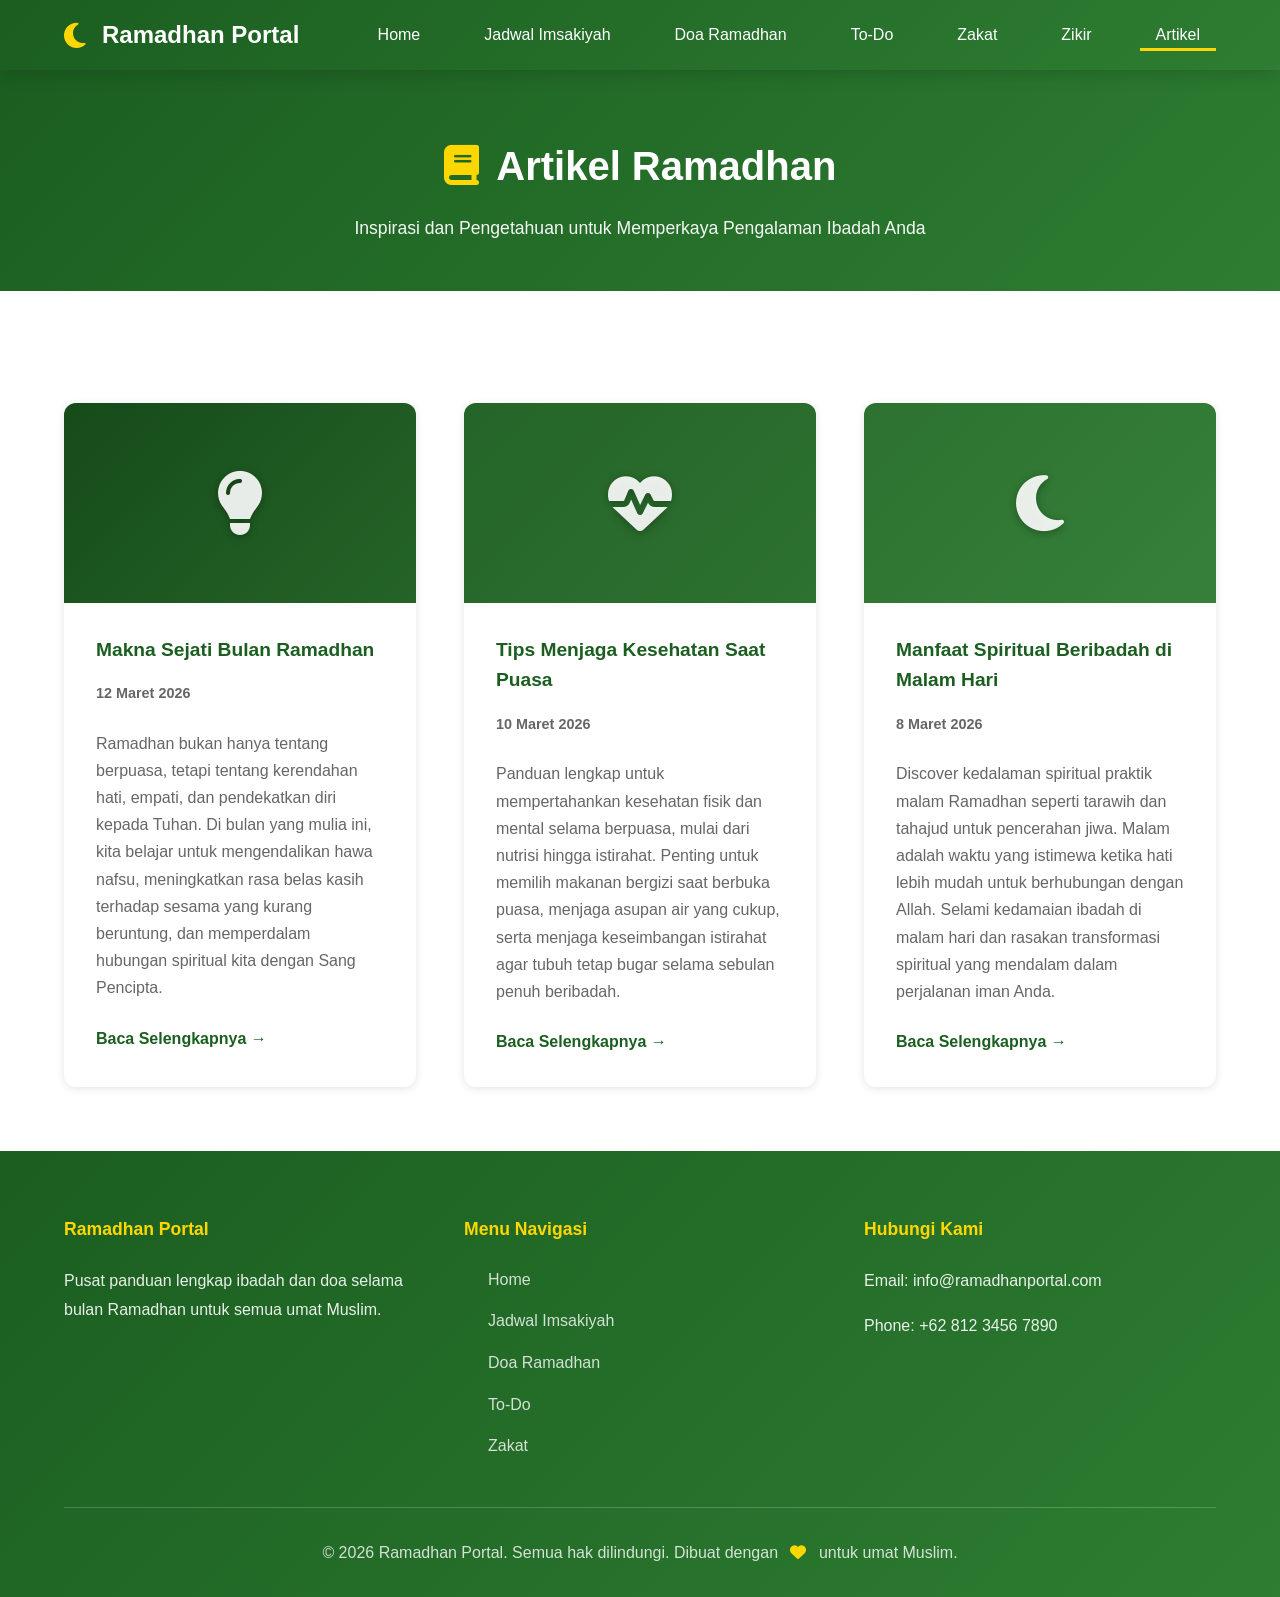
==== pages/artikel.html @ 5a18fe4d "menambahkan fitur artikel ramadhan" ====
<!DOCTYPE html>
<html lang="id">
<head>
    <meta charset="UTF-8">
    <meta name="viewport" content="width=device-width, initial-scale=1.0, viewport-fit=cover">
    <meta name="description" content="Artikel Ramadhan 2026 - Artikel inspiratif dan edukatif tentang makna Ramadhan">
    <meta name="theme-color" content="#1b5e20">
    <title>Artikel Ramadhan - Ramadhan Portal</title>
    <link rel="stylesheet" href="../css/style.css">
    <link rel="stylesheet" href="https://cdnjs.cloudflare.com/ajax/libs/font-awesome/6.4.0/css/all.min.css" media="print" onload="this.media='all'">
</head>
<body>
    <!-- HEADER & NAVIGATION -->
    <header class="header">
        <nav class="navbar">
            <div class="navbar-container">
                <div class="navbar-logo">
                    <a href="../index.html">
                        <i class="fas fa-moon"></i> Ramadhan Portal
                    </a>
                </div>
                <div class="menu-toggle" id="menuToggle">
                    <span></span>
                    <span></span>
                    <span></span>
                </div>
                <ul class="nav-menu" id="navMenu">
                    <li class="nav-item">
                        <a href="../index.html" class="nav-link">Home</a>
                    </li>
                    <li class="nav-item">
                        <a href="jadwal.html" class="nav-link">Jadwal Imsakiyah</a>
                    </li>
                    <li class="nav-item">
                        <a href="doa.html" class="nav-link">Doa Ramadhan</a>
                    </li>
                    <li class="nav-item">
                        <a href="todo.html" class="nav-link">To-Do</a>
                    </li>
                    <li class="nav-item">
                        <a href="zakat.html" class="nav-link">Zakat</a>
                    </li>
                    <li class="nav-item">
                        <a href="zikir.html" class="nav-link">Zikir</a>
                    </li>
                    <li class="nav-item">
                        <a href="artikel.html" class="nav-link active">Artikel</a>
                    </li>
                </ul>
            </div>
        </nav>
    </header>

    <!-- MAIN CONTENT -->
    <main class="main-content">
        <!-- HERO SECTION -->
        <section style="background: linear-gradient(135deg, var(--primary-green) 0%, var(--secondary-green) 100%); color: white; padding: 4rem var(--spacing-md) 3rem; text-align: center;">
            <div style="max-width: 800px; margin: 0 auto;">
                <h1 style="font-size: 2.5rem; font-weight: 800; margin-bottom: 1rem;"><i class="fas fa-book" style="color: var(--primary-gold); margin-right: 0.5rem;"></i> Artikel Ramadhan</h1>
                <p style="font-size: 1.1rem; color: rgba(255, 255, 255, 0.95);">Inspirasi dan Pengetahuan untuk Memperkaya Pengalaman Ibadah Anda</p>
            </div>
        </section>

        <!-- ARTIKEL SECTION -->
        <section class="artikel" id="artikel">
            <div class="container">
                <div class="artikel-grid">
                    <article class="artikel-card">
                        <div class="artikel-image artikel-1">
                            <i class="fas fa-lightbulb"></i>
                        </div>
                        <div class="artikel-content">
                            <h3>Makna Sejati Bulan Ramadhan</h3>
                            <p class="artikel-date">12 Maret 2026</p>
                            <p>Ramadhan bukan hanya tentang berpuasa, tetapi tentang kerendahan hati, empati, dan pendekatkan diri kepada Tuhan. Di bulan yang mulia ini, kita belajar untuk mengendalikan hawa nafsu, meningkatkan rasa belas kasih terhadap sesama yang kurang beruntung, dan memperdalam hubungan spiritual kita dengan Sang Pencipta.</p>
                            <a href="#" class="artikel-link">Baca Selengkapnya →</a>
                        </div>
                    </article>

                    <article class="artikel-card">
                        <div class="artikel-image artikel-2">
                            <i class="fas fa-heartbeat"></i>
                        </div>
                        <div class="artikel-content">
                            <h3>Tips Menjaga Kesehatan Saat Puasa</h3>
                            <p class="artikel-date">10 Maret 2026</p>
                            <p>Panduan lengkap untuk mempertahankan kesehatan fisik dan mental selama berpuasa, mulai dari nutrisi hingga istirahat. Penting untuk memilih makanan bergizi saat berbuka puasa, menjaga asupan air yang cukup, serta menjaga keseimbangan istirahat agar tubuh tetap bugar selama sebulan penuh beribadah.</p>
                            <a href="#" class="artikel-link">Baca Selengkapnya →</a>
                        </div>
                    </article>

                    <article class="artikel-card">
                        <div class="artikel-image artikel-3">
                            <i class="fas fa-moon"></i>
                        </div>
                        <div class="artikel-content">
                            <h3>Manfaat Spiritual Beribadah di Malam Hari</h3>
                            <p class="artikel-date">8 Maret 2026</p>
                            <p>Discover kedalaman spiritual praktik malam Ramadhan seperti tarawih dan tahajud untuk pencerahan jiwa. Malam adalah waktu yang istimewa ketika hati lebih mudah untuk berhubungan dengan Allah. Selami kedamaian ibadah di malam hari dan rasakan transformasi spiritual yang mendalam dalam perjalanan iman Anda.</p>
                            <a href="#" class="artikel-link">Baca Selengkapnya →</a>
                        </div>
                    </article>
                </div>
            </div>
        </section>
    </main>

    <!-- FOOTER -->
    <footer class="footer">
        <div class="container">
            <div class="footer-content">
                <div class="footer-section">
                    <h4>Ramadhan Portal</h4>
                    <p>Pusat panduan lengkap ibadah dan doa selama bulan Ramadhan untuk semua umat Muslim.</p>
                </div>
                <div class="footer-section">
                    <h4>Menu Navigasi</h4>
                    <ul>
                        <li><a href="../index.html">Home</a></li>
                        <li><a href="jadwal.html">Jadwal Imsakiyah</a></li>
                        <li><a href="doa.html">Doa Ramadhan</a></li>
                        <li><a href="todo.html">To-Do</a></li>
                        <li><a href="zakat.html">Zakat</a></li>
                    </ul>
                </div>
                <div class="footer-section">
                    <h4>Hubungi Kami</h4>
                    <p>Email: info@ramadhanportal.com</p>
                    <p>Phone: +62 812 3456 7890</p>
                </div>
            </div>
            <div class="footer-bottom">
                <p>&copy; 2026 Ramadhan Portal. Semua hak dilindungi. Dibuat dengan <i class="fas fa-heart"></i> untuk umat Muslim.</p>
            </div>
        </div>
    </footer>

    <script src="../js/script.js"></script>
</body>
</html>
---- css/style.css ----
/* ============================================
   RAMADHAN PORTAL - STYLE SHEET
   Tema: Hijau, Emas, dan Cream
   Performance: Critical CSS inline in head
   ============================================ */

/* ============================================
   VARIABLES & RESET
   ============================================ */
:root {
    /* Warna Utama Ramadhan */
    --primary-green: #1b5e20;
    --primary-gold: #ffd700;
    --primary-cream: #fef5e7;
    --secondary-green: #2e7d32;
    --light-green: #81c784;
    --dark-cream: #f8f5f0;
    
    /* Warna Tambahan */
    --text-dark: #1a1a1a;
    --text-light: #666666;
    --border-color: #e0e0e0;
    --shadow-light: 0 2px 8px rgba(0, 0, 0, 0.1);
    --shadow-medium: 0 4px 16px rgba(0, 0, 0, 0.15);
    --shadow-dark: 0 8px 24px rgba(0, 0, 0, 0.2);
    
    /* Typography */
    --font-primary: -apple-system, BlinkMacSystemFont, 'Segoe UI', 'Roboto', sans-serif;
    --font-secondary: 'Poppins', sans-serif;
    
    /* Spacing */
    --spacing-xs: 0.5rem;
    --spacing-sm: 1rem;
    --spacing-md: 1.5rem;
    --spacing-lg: 2rem;
    --spacing-xl: 3rem;
    --spacing-2xl: 4rem;
    
    /* Animation */
    --transition-duration: 0.3s;
    --transition-timing: ease;
}

* {
    margin: 0;
    padding: 0;
    box-sizing: border-box;
}

html {
    scroll-behavior: smooth;
    -webkit-font-smoothing: antialiased;
    -moz-osx-font-smoothing: grayscale;
}

body {
    font-family: var(--font-primary);
    color: var(--text-dark);
    background-color: #fafaf8;
    line-height: 1.6;
    font-size: 16px;
}

/* ============================================
   CONTAINER & LAYOUT
   ============================================ */
.container {
    max-width: 1200px;
    margin: 0 auto;
    padding: 0 var(--spacing-md);
}

/* ============================================
   HEADER & NAVIGATION
   ============================================ */
.header {
    background: linear-gradient(135deg, var(--primary-green) 0%, var(--secondary-green) 100%);
    color: white;
    box-shadow: var(--shadow-medium);
    position: sticky;
    top: 0;
    z-index: 100;
}

.navbar {
    padding: var(--spacing-sm) 0;
}

.navbar-container {
    max-width: 1200px;
    margin: 0 auto;
    padding: 0 var(--spacing-md);
    display: flex;
    justify-content: space-between;
    align-items: center;
}

.navbar-logo a {
    font-size: 1.5rem;
    font-weight: 700;
    color: white;
    text-decoration: none;
    display: flex;
    align-items: center;
    gap: var(--spacing-sm);
    -webkit-transition: transform var(--transition-duration) var(--transition-timing);
    -moz-transition: transform var(--transition-duration) var(--transition-timing);
    transition: transform var(--transition-duration) var(--transition-timing);
}

.navbar-logo a:hover {
    transform: scale(1.05);
}

.navbar-logo i {
    color: var(--primary-gold);
    font-size: 1.8rem;
}

.nav-menu {
    display: flex;
    list-style: none;
    gap: var(--spacing-lg);
}

.nav-item {
    position: relative;
}

.nav-link {
    color: white;
    text-decoration: none;
    font-weight: 500;
    padding: var(--spacing-xs) var(--spacing-sm);
    transition: all 0.3s ease;
    position: relative;
}

.nav-link::after {
    content: '';
    position: absolute;
    bottom: 0;
    left: 0;
    width: 0;
    height: 3px;
    background-color: var(--primary-gold);
    transition: width 0.3s ease;
}

.nav-link:hover::after,
.nav-link.active::after {
    width: 100%;
}

.nav-link:hover {
    color: var(--primary-gold);
}

/* Menu Toggle (Mobile) */
.menu-toggle {
    display: none;
    flex-direction: column;
    cursor: pointer;
    gap: 5px;
}

.menu-toggle span {
    width: 25px;
    height: 3px;
    background-color: white;
    border-radius: 2px;
    transition: all 0.3s ease;
}

.menu-toggle.active span:nth-child(1) {
    transform: rotate(45deg) translate(8px, 8px);
}

.menu-toggle.active span:nth-child(2) {
    opacity: 0;
}

.menu-toggle.active span:nth-child(3) {
    transform: rotate(-45deg) translate(7px, -7px);
}

/* ============================================
   HERO SECTION
   ============================================ */
.hero {
    position: relative;
    background: linear-gradient(135deg, var(--primary-green) 0%, var(--secondary-green) 100%);
    color: white;
    padding: 6rem var(--spacing-md) 4rem;
    text-align: center;
    overflow: hidden;
}

.hero::before {
    content: '';
    position: absolute;
    top: 0;
    left: 0;
    right: 0;
    bottom: 0;
    background: url('data:image/svg+xml,<svg xmlns="http://www.w3.org/2000/svg" viewBox="0 0 1200 600"><defs><pattern id="pattern" x="0" y="0" width="100" height="100" patternUnits="userSpaceOnUse"><path d="M20,50 Q40,20 60,50 T100,50" stroke="rgba(255,255,255,0.1)" stroke-width="1" fill="none"/></pattern></defs><rect width="1200" height="600" fill="url(%23pattern)"/></svg>');
    opacity: 0.1;
}

.hero-overlay {
    position: absolute;
    top: 0;
    left: 0;
    right: 0;
    bottom: 0;
    background: rgba(0, 0, 0, 0.2);
}

.hero-content {
    position: relative;
    z-index: 1;
    max-width: 800px;
    margin: 0 auto;
}

.hero-title {
    font-size: 3.5rem;
    font-weight: 800;
    margin-bottom: var(--spacing-md);
    text-shadow: 2px 2px 4px rgba(0, 0, 0, 0.3);
    letter-spacing: 1px;
}

.hero-subtitle {
    font-size: 1.5rem;
    margin-bottom: var(--spacing-md);
    font-weight: 600;
    color: var(--primary-gold);
}

.hero-description {
    font-size: 1.1rem;
    margin-bottom: var(--spacing-lg);
    line-height: 1.8;
    color: rgba(255, 255, 255, 0.95);
}

.cta-button {
    display: inline-block;
    background-color: var(--primary-gold);
    color: var(--primary-green);
    padding: var(--spacing-sm) var(--spacing-lg);
    border-radius: 50px;
    text-decoration: none;
    font-weight: 700;
    transition: all 0.3s ease;
    box-shadow: 0 4px 15px rgba(255, 215, 0, 0.3);
    font-size: 1rem;
}

.cta-button:hover {
    background-color: #ffed4e;
    transform: translateY(-3px);
    box-shadow: 0 6px 20px rgba(255, 215, 0, 0.5);
}

/* ============================================
   SECTION STYLING
   ============================================ */
section {
    padding: var(--spacing-2xl) var(--spacing-md);
}

.fitur {
    background-color: var(--primary-cream);
}

.artikel {
    background-color: white;
}

.info {
    background: linear-gradient(135deg, var(--dark-cream) 0%, var(--primary-cream) 100%);
}

.section-title {
    font-size: 2.5rem;
    font-weight: 800;
    color: var(--primary-green);
    margin-bottom: var(--spacing-sm);
    text-align: center;
    position: relative;
    padding-bottom: var(--spacing-md);
}

.section-title::after {
    content: '';
    position: absolute;
    bottom: 0;
    left: 50%;
    transform: translateX(-50%);
    width: 80px;
    height: 4px;
    background: linear-gradient(90deg, var(--primary-green), var(--primary-gold));
    border-radius: 2px;
}

.section-subtitle {
    font-size: 1.1rem;
    color: var(--text-light);
    text-align: center;
    margin-bottom: var(--spacing-lg);
}

/* ============================================
   FEATURES GRID
   ============================================ */
.features-grid {
    display: grid;
    grid-template-columns: repeat(auto-fit, minmax(250px, 1fr));
    gap: var(--spacing-lg);
    margin-top: var(--spacing-xl);
}

.feature-card {
    background: white;
    border-radius: 12px;
    padding: var(--spacing-lg);
    text-align: center;
    box-shadow: var(--shadow-light);
    transition: all 0.3s ease;
    border-top: 4px solid var(--primary-green);
}

.feature-card:hover {
    transform: translateY(-8px);
    box-shadow: var(--shadow-dark);
    border-top-color: var(--primary-gold);
}

.card-icon {
    font-size: 3rem;
    color: var(--primary-green);
    margin-bottom: var(--spacing-md);
    transition: all 0.3s ease;
}

.feature-card:hover .card-icon {
    color: var(--primary-gold);
    transform: scale(1.1);
}

.feature-card h3 {
    font-size: 1.4rem;
    color: var(--primary-green);
    margin-bottom: var(--spacing-sm);
    font-weight: 700;
}

.feature-card p {
    color: var(--text-light);
    margin-bottom: var(--spacing-md);
    line-height: 1.8;
}

.card-button {
    display: inline-block;
    background: linear-gradient(135deg, var(--primary-green), var(--secondary-green));
    color: white;
    padding: var(--spacing-xs) var(--spacing-md);
    border-radius: 25px;
    text-decoration: none;
    font-weight: 600;
    transition: all 0.3s ease;
    border: 2px solid var(--primary-green);
}

.card-button:hover {
    background: linear-gradient(135deg, var(--primary-gold), #ffed4e);
    color: var(--primary-green);
    border-color: var(--primary-gold);
    transform: scale(1.05);
}

/* ============================================
   ARTIKEL SECTION
   ============================================ */
.artikel-grid {
    display: grid;
    grid-template-columns: repeat(auto-fit, minmax(300px, 1fr));
    gap: var(--spacing-xl);
    margin-top: var(--spacing-xl);
}

.artikel-card {
    background: white;
    border-radius: 12px;
    overflow: hidden;
    box-shadow: var(--shadow-light);
    transition: all 0.3s ease;
}

.artikel-card:hover {
    transform: translateY(-6px);
    box-shadow: var(--shadow-dark);
}

.artikel-image {
    width: 100%;
    height: 200px;
    background: linear-gradient(135deg, var(--primary-green), var(--secondary-green));
    position: relative;
    overflow: hidden;
    display: flex;
    align-items: center;
    justify-content: center;
    font-size: 4rem;
    color: rgba(255, 255, 255, 0.9);
    transition: transform 0.3s ease;
}

.artikel-image:hover {
    transform: scale(1.05);
}

.artikel-image::before {
    content: '';
    position: absolute;
    top: 0;
    left: 0;
    right: 0;
    bottom: 0;
    background: rgba(0, 0, 0, 0.2);
    z-index: 1;
}

.artikel-image i {
    position: relative;
    z-index: 2;
    text-shadow: 0 2px 8px rgba(0, 0, 0, 0.3);
}

.artikel-1 {
    background: linear-gradient(135deg, #1b5e20 0%, #2e7d32 100%);
}

.artikel-2 {
    background: linear-gradient(135deg, #2e7d32 0%, #388e3c 100%);
}

.artikel-3 {
    background: linear-gradient(135deg, #388e3c 0%, #43a047 100%);
}

.artikel-content {
    padding: var(--spacing-lg);
}

.artikel-card h3 {
    font-size: 1.2rem;
    color: var(--primary-green);
    margin-bottom: var(--spacing-sm);
    font-weight: 700;
}

.artikel-date {
    color: var(--primary-gold);
    font-size: 0.9rem;
    font-weight: 600;
    margin-bottom: var(--spacing-sm);
}

.artikel-card p {
    color: var(--text-light);
    line-height: 1.7;
    margin-bottom: var(--spacing-md);
}

.artikel-link {
    color: var(--primary-green);
    text-decoration: none;
    font-weight: 600;
    transition: all 0.3s ease;
    display: inline-block;
}

.artikel-link:hover {
    color: var(--primary-gold);
    transform: translateX(5px);
}

/* ============================================
   INFO SECTION
   ============================================ */
.info-grid {
    display: grid;
    grid-template-columns: repeat(auto-fit, minmax(220px, 1fr));
    gap: var(--spacing-lg);
    margin-top: var(--spacing-xl);
}

.info-box {
    background: white;
    padding: var(--spacing-lg);
    border-radius: 12px;
    text-align: center;
    box-shadow: var(--shadow-light);
    transition: all 0.3s ease;
    border-left: 4px solid var(--primary-green);
}

.info-box:hover {
    transform: translateY(-4px);
    box-shadow: var(--shadow-medium);
    border-left-color: var(--primary-gold);
}

.info-icon {
    font-size: 2.5rem;
    color: var(--primary-green);
    margin-bottom: var(--spacing-md);
    transition: all 0.3s ease;
}

.info-box:hover .info-icon {
    color: var(--primary-gold);
    transform: scale(1.2);
}

.info-box h3 {
    font-size: 1.1rem;
    color: var(--primary-green);
    margin-bottom: var(--spacing-sm);
    font-weight: 700;
}

.info-box p {
    color: var(--text-light);
    font-size: 0.95rem;
}

/* ============================================
   FOOTER
   ============================================ */
.footer {
    background: linear-gradient(135deg, var(--primary-green) 0%, var(--secondary-green) 100%);
    color: white;
    padding: var(--spacing-2xl) var(--spacing-md) var(--spacing-lg);
}

.footer-content {
    display: grid;
    grid-template-columns: repeat(auto-fit, minmax(250px, 1fr));
    gap: var(--spacing-xl);
    margin-bottom: var(--spacing-lg);
}

.footer-section h4 {
    color: var(--primary-gold);
    margin-bottom: var(--spacing-md);
    font-size: 1.1rem;
    font-weight: 700;
}

.footer-section p {
    color: rgba(255, 255, 255, 0.9);
    margin-bottom: var(--spacing-sm);
    line-height: 1.8;
}

.footer-section ul {
    list-style: none;
}

.footer-section ul li {
    margin-bottom: var(--spacing-sm);
}

.footer-section ul li a {
    color: rgba(255, 255, 255, 0.8);
    text-decoration: none;
    transition: all 0.3s ease;
    display: flex;
    align-items: center;
    gap: var(--spacing-xs);
}

.footer-section ul li a::before {
    content: '→';
    color: var(--primary-gold);
    opacity: 0;
    transition: all 0.3s ease;
}

.footer-section ul li a:hover {
    color: var(--primary-gold);
    padding-left: var(--spacing-sm);
}

.footer-section ul li a:hover::before {
    opacity: 1;
}

.footer-bottom {
    border-top: 1px solid rgba(255, 255, 255, 0.2);
    padding-top: var(--spacing-lg);
    text-align: center;
    color: rgba(255, 255, 255, 0.8);
}

.footer-bottom p {
    margin: 0;
}

.footer-bottom i {
    color: var(--primary-gold);
    margin: 0 var(--spacing-xs);
}

/* ============================================
   RESPONSIVE DESIGN
   ============================================ */

/* Tablet (768px) */
@media (max-width: 768px) {
    .hero-title {
        font-size: 2.5rem;
    }

    .hero-subtitle {
        font-size: 1.2rem;
    }

    .hero {
        padding: 4rem var(--spacing-md) 3rem;
    }

    .section-title {
        font-size: 2rem;
    }

    .features-grid {
        grid-template-columns: 1fr;
        gap: var(--spacing-md);
    }

    .artikel-grid {
        grid-template-columns: 1fr;
        gap: var(--spacing-md);
    }

    .info-grid {
        grid-template-columns: repeat(2, 1fr);
    }

    section {
        padding: var(--spacing-xl) var(--spacing-md);
    }

    .nav-menu {
        gap: var(--spacing-md);
    }
}

/* Mobile (576px) */
@media (max-width: 576px) {
    .menu-toggle {
        display: flex;
    }

    .nav-menu {
        position: fixed;
        top: 60px;
        left: -100%;
        flex-direction: column;
        background: linear-gradient(135deg, var(--primary-green) 0%, var(--secondary-green) 100%);
        width: 100%;
        text-align: center;
        transition: 0.3s;
        gap: 0;
        padding: var(--spacing-lg) 0;
        z-index: 99;
    }

    .nav-menu.active {
        left: 0;
    }

    .nav-item {
        padding: var(--spacing-md) 0;
        border-bottom: 1px solid rgba(255, 255, 255, 0.1);
    }

    .nav-link::after {
        display: none;
    }

    .hero-title {
        font-size: 1.8rem;
    }

    .hero-subtitle {
        font-size: 1rem;
    }

    .hero-description {
        font-size: 0.95rem;
    }

    .section-title {
        font-size: 1.5rem;
    }

    .section-subtitle {
        font-size: 0.95rem;
    }

    .feature-card {
        padding: var(--spacing-md);
    }

    .card-icon {
        font-size: 2.5rem;
    }

    .feature-card h3 {
        font-size: 1.1rem;
    }

    .artikel-grid {
        grid-template-columns: 1fr;
    }

    .info-grid {
        grid-template-columns: 1fr;
    }

    .footer-content {
        grid-template-columns: 1fr;
        gap: var(--spacing-lg);
    }

    section {
        padding: var(--spacing-lg) var(--spacing-md);
    }

    .cta-button {
        padding: var(--spacing-xs) var(--spacing-md);
        font-size: 0.9rem;
    }
}

/* ============================================
   UTILITY CLASSES
   ============================================ */
.main-content {
    min-height: calc(100vh - 100px);
}

/* Smooth transitions */
a, button {
    transition: all 0.3s ease;
}

/* Focus states for accessibility */
a:focus, button:focus {
    outline: 2px solid var(--primary-gold);
    outline-offset: 2px;
}

/* ============================================
   SCROLLBAR STYLING
   ============================================ */
::-webkit-scrollbar {
    width: 10px;
}

::-webkit-scrollbar-track {
    background: #f1f1f1;
}

::-webkit-scrollbar-thumb {
    background: var(--primary-green);
    border-radius: 5px;
}

::-webkit-scrollbar-thumb:hover {
    background: var(--secondary-green);
}
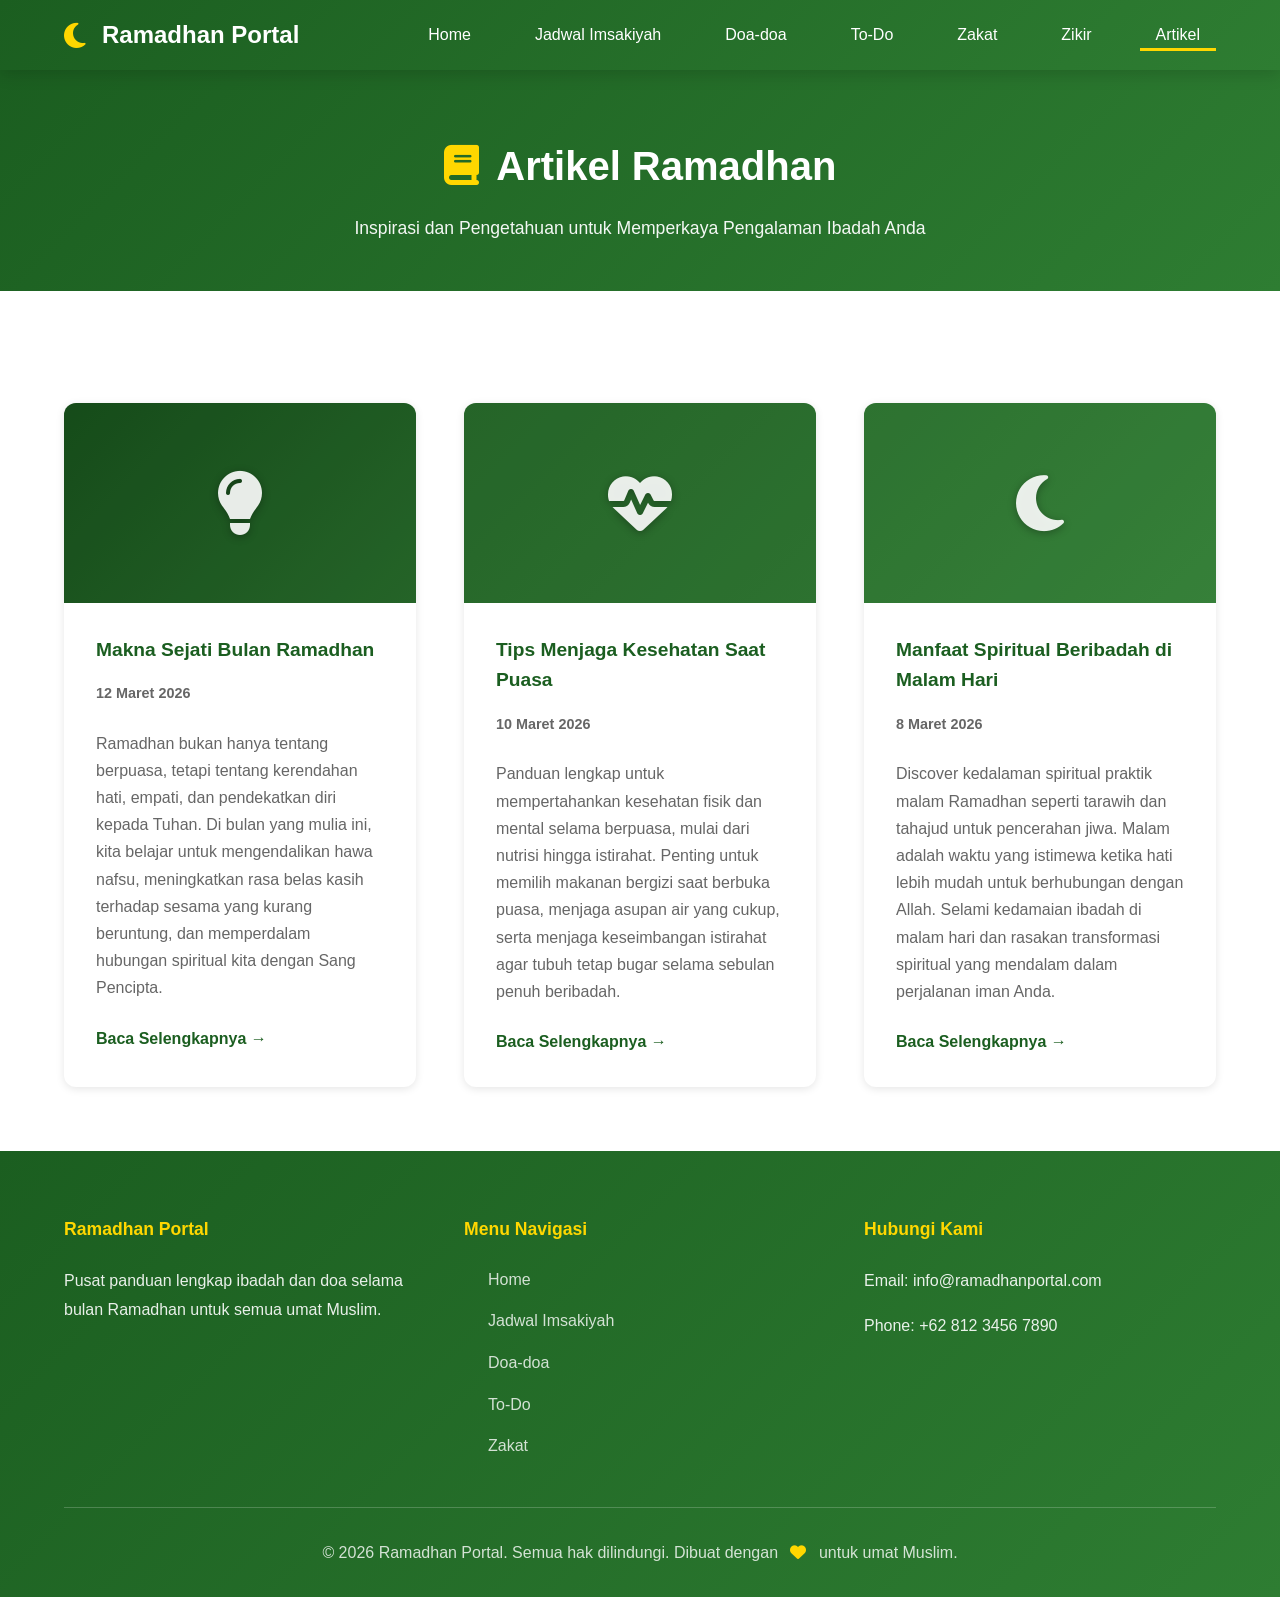
==== commit a7a6f209: "ubah nama navbar" ====
--- a/pages/artikel.html
+++ b/pages/artikel.html
@@ -32,7 +32,7 @@
                         <a href="jadwal.html" class="nav-link">Jadwal Imsakiyah</a>
                     </li>
                     <li class="nav-item">
-                        <a href="doa.html" class="nav-link">Doa Ramadhan</a>
+                        <a href="doa.html" class="nav-link">Doa-doa</a>
                     </li>
                     <li class="nav-item">
                         <a href="todo.html" class="nav-link">To-Do</a>
@@ -118,7 +118,7 @@
                     <ul>
                         <li><a href="../index.html">Home</a></li>
                         <li><a href="jadwal.html">Jadwal Imsakiyah</a></li>
-                        <li><a href="doa.html">Doa Ramadhan</a></li>
+                        <li><a href="doa.html">Doa-doa</a></li>
                         <li><a href="todo.html">To-Do</a></li>
                         <li><a href="zakat.html">Zakat</a></li>
                     </ul>
--- a/css/style.css
+++ b/css/style.css
@@ -272,7 +272,26 @@
 }
 
 .fitur {
-    background-color: var(--primary-cream);
+    background: linear-gradient(180deg, var(--primary-cream) 0%, #ffffff 100%);
+    position: relative;
+}
+
+.fitur::before {
+    content: '';
+    position: absolute;
+    top: 0;
+    left: 0;
+    right: 0;
+    bottom: 0;
+    background: 
+        radial-gradient(circle at 20% 80%, rgba(27, 94, 32, 0.03) 0%, transparent 50%),
+        radial-gradient(circle at 80% 20%, rgba(255, 215, 0, 0.02) 0%, transparent 50%);
+    pointer-events: none;
+}
+
+.fitur > .container {
+    position: relative;
+    z-index: 1;
 }
 
 .artikel {
@@ -299,10 +318,11 @@
     bottom: 0;
     left: 50%;
     transform: translateX(-50%);
-    width: 80px;
+    width: 100px;
     height: 4px;
     background: linear-gradient(90deg, var(--primary-green), var(--primary-gold));
     border-radius: 2px;
+    box-shadow: 0 2px 8px rgba(27, 94, 32, 0.2);
 }
 
 .section-subtitle {
@@ -310,6 +330,7 @@
     color: var(--text-light);
     text-align: center;
     margin-bottom: var(--spacing-lg);
+    font-weight: 500;
 }
 
 /* ============================================
@@ -317,69 +338,81 @@
    ============================================ */
 .features-grid {
     display: grid;
-    grid-template-columns: repeat(auto-fit, minmax(250px, 1fr));
-    gap: var(--spacing-lg);
-    margin-top: var(--spacing-xl);
+    grid-template-columns: repeat(4, 1fr);
+    gap: 1.5rem;
+    margin-top: var(--spacing-lg);
+    background: white;
+    padding: 2.5rem;
+    border-radius: 16px;
+    box-shadow: 0 4px 16px rgba(0, 0, 0, 0.08);
 }
 
 .feature-card {
+    background: var(--primary-cream);
+    border-radius: 12px;
+    padding: 0;
+    text-align: center;
+    transition: all 0.3s ease;
+    overflow: hidden;
+    display: flex;
+    flex-direction: column;
+    border: 2px solid transparent;
+}
+
+.feature-card:hover {
+    transform: translateY(-5px);
     background: white;
-    border-radius: 12px;
-    padding: var(--spacing-lg);
-    text-align: center;
-    box-shadow: var(--shadow-light);
-    transition: all 0.3s ease;
-    border-top: 4px solid var(--primary-green);
-}
-
-.feature-card:hover {
-    transform: translateY(-8px);
-    box-shadow: var(--shadow-dark);
-    border-top-color: var(--primary-gold);
+    border-color: var(--primary-gold);
+    box-shadow: 0 6px 16px rgba(27, 94, 32, 0.12);
 }
 
 .card-icon {
-    font-size: 3rem;
+    font-size: 2.5rem;
+    color: white;
+    margin-bottom: 0;
+    padding: 1.5rem 1rem 1rem;
+    background: linear-gradient(135deg, var(--primary-green) 0%, var(--secondary-green) 100%);
+    transition: all 0.3s ease;
+}
+
+.feature-card:hover .card-icon {
+    background: linear-gradient(135deg, var(--primary-gold) 0%, #ffd700 100%);
+    transform: scale(1.1);
+}
+
+.feature-card h3 {
+    font-size: 1.1rem;
     color: var(--primary-green);
-    margin-bottom: var(--spacing-md);
-    transition: all 0.3s ease;
-}
-
-.feature-card:hover .card-icon {
-    color: var(--primary-gold);
-    transform: scale(1.1);
-}
-
-.feature-card h3 {
-    font-size: 1.4rem;
-    color: var(--primary-green);
-    margin-bottom: var(--spacing-sm);
+    margin-bottom: var(--spacing-xs);
     font-weight: 700;
 }
 
 .feature-card p {
     color: var(--text-light);
     margin-bottom: var(--spacing-md);
-    line-height: 1.8;
+    line-height: 1.5;
+    font-size: 0.85rem;
 }
 
 .card-button {
     display: inline-block;
     background: linear-gradient(135deg, var(--primary-green), var(--secondary-green));
     color: white;
-    padding: var(--spacing-xs) var(--spacing-md);
-    border-radius: 25px;
+    padding: 0.5rem 1.5rem;
+    border-radius: 20px;
     text-decoration: none;
     font-weight: 600;
     transition: all 0.3s ease;
-    border: 2px solid var(--primary-green);
+    border: 2px solid transparent;
+    margin: 0 var(--spacing-xs) var(--spacing-md);
+    font-size: 0.85rem;
 }
 
 .card-button:hover {
     background: linear-gradient(135deg, var(--primary-gold), #ffed4e);
     color: var(--primary-green);
-    border-color: var(--primary-gold);
     transform: scale(1.05);
+    box-shadow: 0 4px 8px rgba(27, 94, 32, 0.2);
 }
 
 /* ============================================
@@ -640,8 +673,8 @@
     }
 
     .features-grid {
-        grid-template-columns: 1fr;
-        gap: var(--spacing-md);
+        grid-template-columns: repeat(2, 1fr);
+        gap: 1.5rem;
     }
 
     .artikel-grid {
@@ -715,16 +748,33 @@
         font-size: 0.95rem;
     }
 
+    .features-grid {
+        grid-template-columns: repeat(2, 1fr);
+        gap: 1rem;
+    }
+
     .feature-card {
-        padding: var(--spacing-md);
+        padding: 0;
     }
 
     .card-icon {
         font-size: 2.5rem;
+        padding: 1.5rem 1rem 1rem;
     }
 
     .feature-card h3 {
-        font-size: 1.1rem;
+        font-size: 1rem;
+    }
+
+    .feature-card p {
+        font-size: 0.85rem;
+        padding: 0 var(--spacing-md);
+    }
+
+    .card-button {
+        padding: 0.5rem 1rem;
+        margin: var(--spacing-sm) var(--spacing-xs) var(--spacing-md);
+        font-size: 0.85rem;
     }
 
     .artikel-grid {
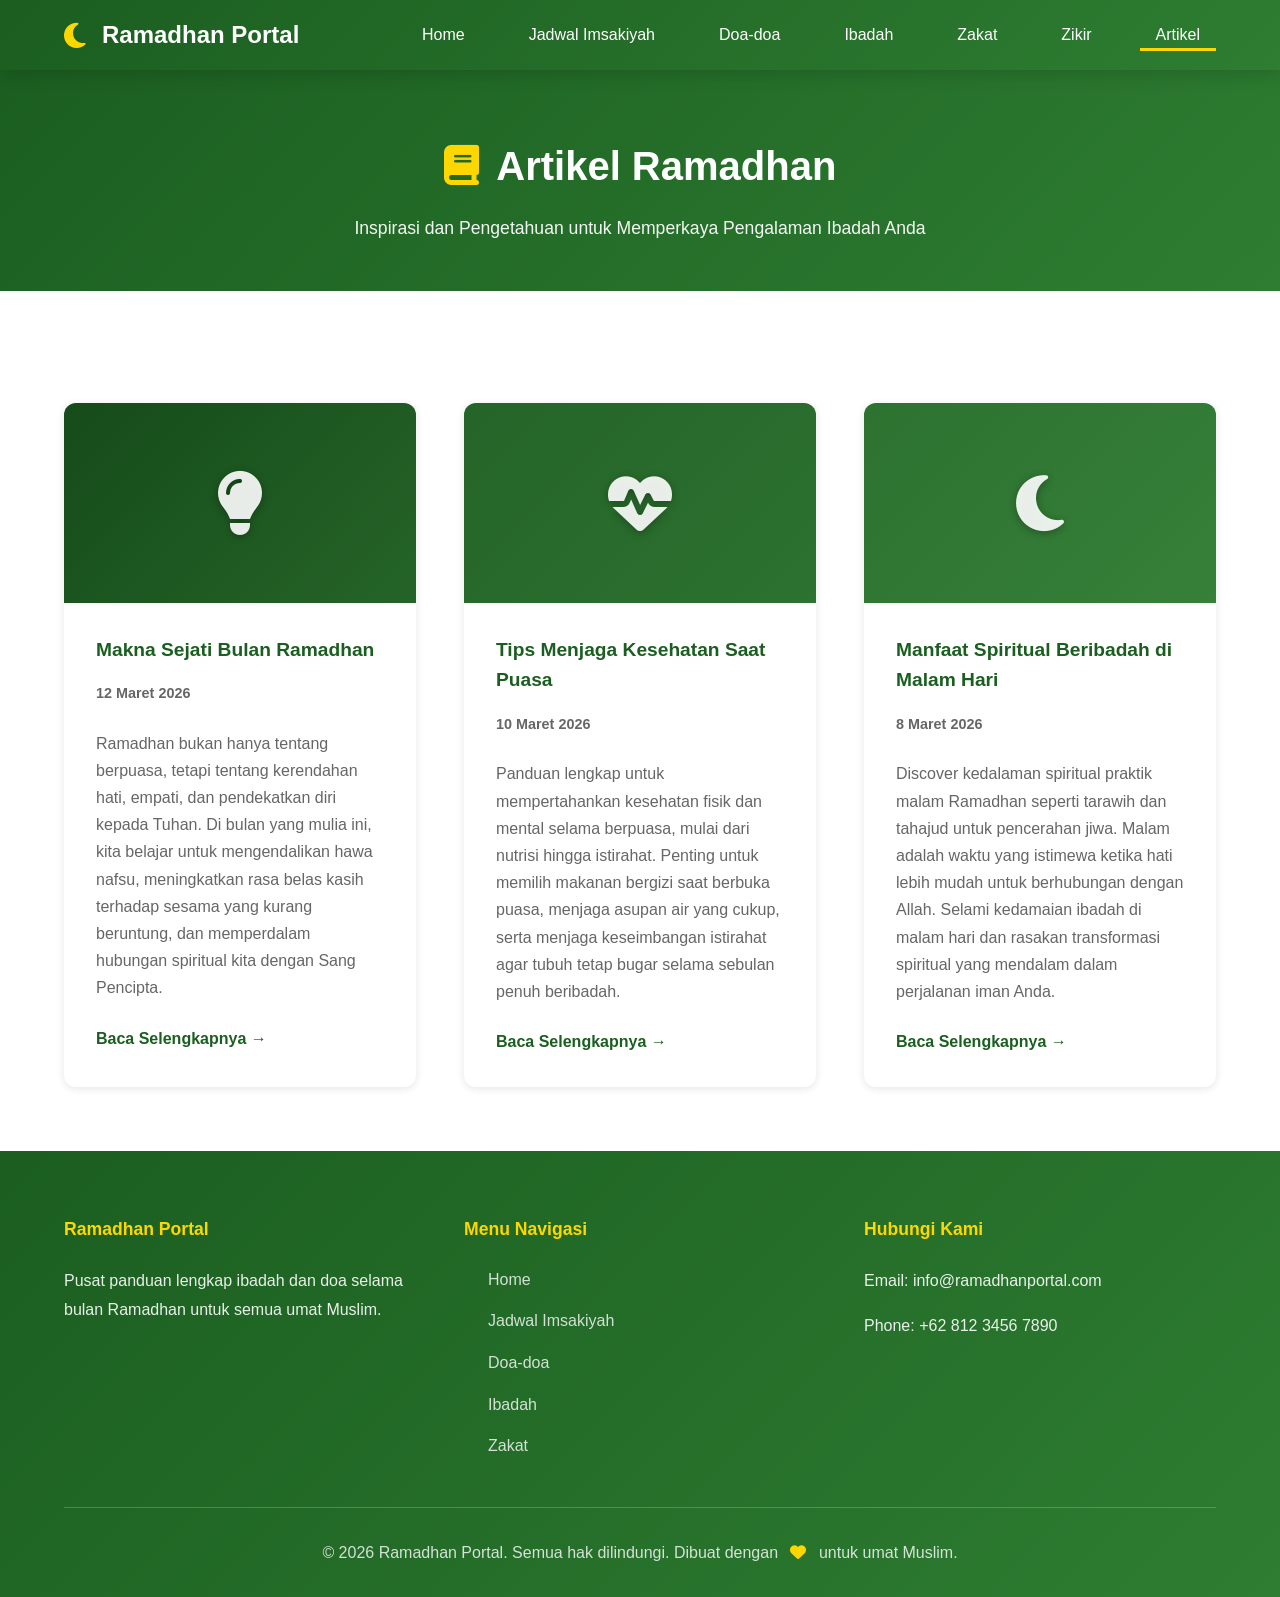
==== commit 442bbd6f: "ubah nama navbar" ====
--- a/pages/artikel.html
+++ b/pages/artikel.html
@@ -35,7 +35,7 @@
                         <a href="doa.html" class="nav-link">Doa-doa</a>
                     </li>
                     <li class="nav-item">
-                        <a href="todo.html" class="nav-link">To-Do</a>
+                        <a href="todo.html" class="nav-link">Ibadah</a>
                     </li>
                     <li class="nav-item">
                         <a href="zakat.html" class="nav-link">Zakat</a>
@@ -119,7 +119,7 @@
                         <li><a href="../index.html">Home</a></li>
                         <li><a href="jadwal.html">Jadwal Imsakiyah</a></li>
                         <li><a href="doa.html">Doa-doa</a></li>
-                        <li><a href="todo.html">To-Do</a></li>
+                        <li><a href="todo.html">Ibadah</a></li>
                         <li><a href="zakat.html">Zakat</a></li>
                     </ul>
                 </div>
